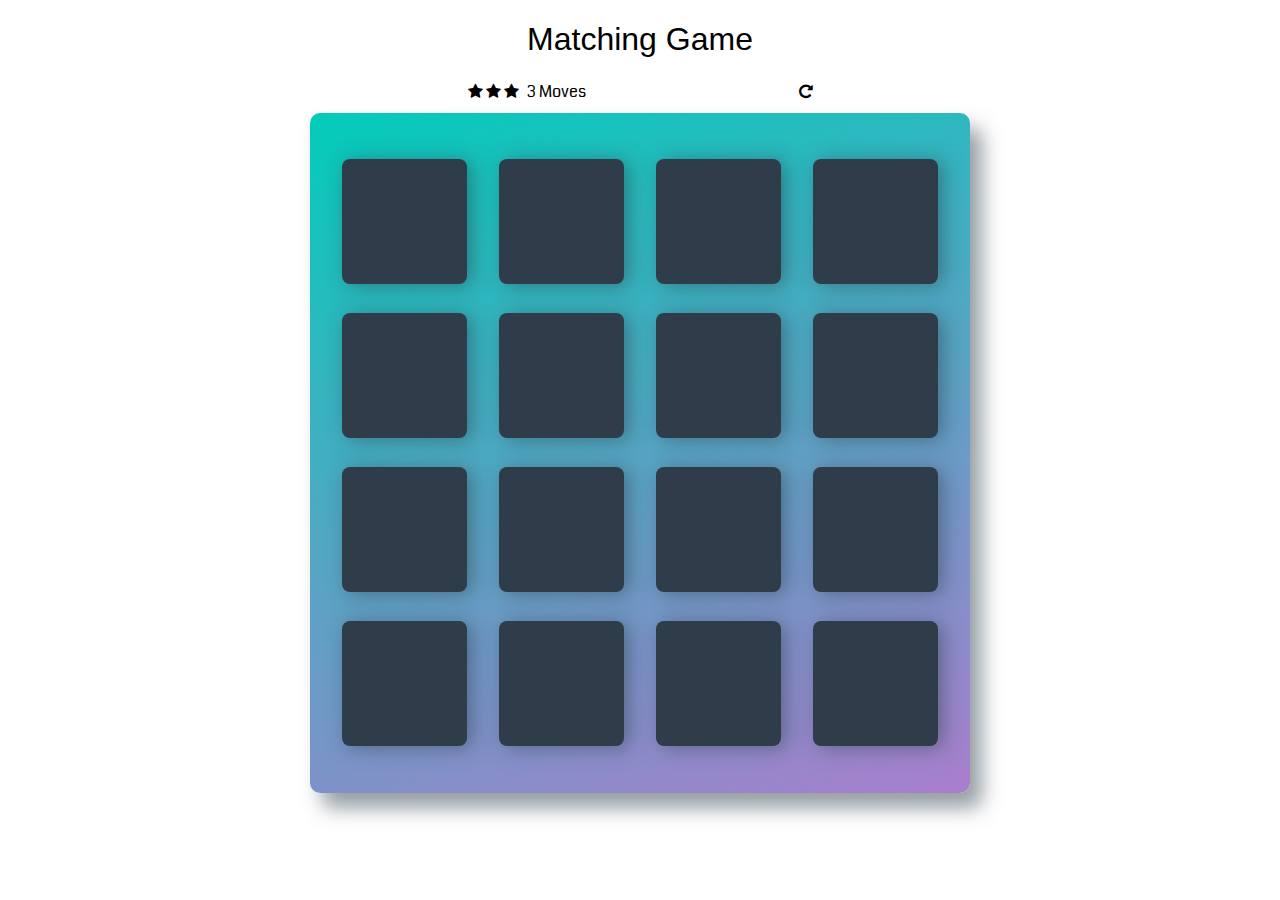
==== index.html @ 53f9ca74 "W koncu te glupie ID do <li> wrzucilam i dziala" ====
<!doctype html>
<html lang="en">
<head>
    <meta charset="utf-8">
    <title>Matching Game</title>
    <meta name="description" content="">
    <link rel="stylesheet prefetch" href="https://maxcdn.bootstrapcdn.com/font-awesome/4.6.1/css/font-awesome.min.css">
    <link rel="stylesheet prefetch" href="https://fonts.googleapis.com/css?family=Coda">
    <link rel="stylesheet" href="css/app.css">
    <script src="https://ajax.googleapis.com/ajax/libs/jquery/3.3.1/jquery.min.js"></script>
</head>
<body>

    <div class="container">
        <header>
            <h1>Matching Game</h1>
        </header>

        <section class="score-panel">
        	<ul class="stars">
        		<li><i class="fa fa-star"></i></li>
        		<li><i class="fa fa-star"></i></li>
        		<li><i class="fa fa-star"></i></li>
        	</ul>

        	<span class="moves">3</span> Moves

            <div class="restart">
        		<i class="fa fa-repeat"></i>
        	</div>
        </section>

        <ul class="deck">
            <li id="card_1" class="card">
                <i ></i>
            </li>
            <li  id="card_2" class="card">
                <i></i>
            </li>
            <li  id="card_3" class="card">
                <i></i>
            </li>
            <li  id="card_4" class="card">
                <i></i>
            </li>
            <li  id="card_4" class="card">
                <i></i>
            </li>
            <li  id="card_6" class="card">
                <i></i>
            </li>
            <li  id="card_7" class="card">
                <i></i>
            </li>
            <li  id"card_8" class="card">
                <i></i>
            </li>
            <li  id"card_8" class="card">
                <i></i>
            </li>
            <li  id="card_10" class="card">
                <i></i>
            </li>
            <li  id="card_11" class="card">
                <i></i>
            </li>
            <li  id="card_12" class="card">
                <i></i>
            </li>
            <li  id="card_13" class="card">
                <i></i>
            </li>
            <li  id="card_14" class="card">
                <i></i>
            </li>
            <li  id="card_15" class="card">
                <i></i>
            </li>
            <li  id="card_16" class="card">
                <i></i>
            </li>
        </ul>
    </div>

    <script src="js/app.js"></script>
</body>
</html>
---- css/app.css ----
html {
    box-sizing: border-box;
}

*,
*::before,
*::after {
    box-sizing: inherit;
}

html,
body {
    width: 100%;
    height: 100%;
    margin: 0;
    padding: 0;
}

body {
    background: #ffffff url('../img/background.jpg'); /* Background pattern from Subtle Patterns */
    font-family: 'Coda', cursive;
}

.container {
    display: flex;
    justify-content: center;
    align-items: center;
    flex-direction: column;
}

h1 {
    font-family: 'Open Sans', sans-serif;
    font-weight: 300;
}

/*
 * Styles for the deck of cards
 */

.deck {
    width: 660px;
    min-height: 680px;
    background: linear-gradient(160deg, #02ccba 0%, #aa7ecd 100%);
    padding: 32px;
    border-radius: 10px;
    box-shadow: 12px 15px 20px 0 rgba(46, 61, 73, 0.5);
    display: flex;
    flex-wrap: wrap;
    justify-content: space-between;
    align-items: center;
    margin: 0 0 3em;
}

.deck .card {
    height: 125px;
    width: 125px;
    background: #2e3d49;
    font-size: 0;
    color: #ffffff;
    border-radius: 8px;
    cursor: pointer;
    display: flex;
    justify-content: center;
    align-items: center;
    box-shadow: 5px 2px 20px 0 rgba(46, 61, 73, 0.5);
}

.deck .card.open {
    transform: rotateY(0);
    background: #02b3e4;
    cursor: default;
}

.deck .card.show {
    font-size: 33px;
}

.deck .card.match {
    cursor: default;
    background: #02ccba;
    font-size: 33px;
}

/*
 * Styles for the Score Panel
 */

.score-panel {
    text-align: left;
    width: 345px;
    margin-bottom: 10px;
}

.score-panel .stars {
    margin: 0;
    padding: 0;
    display: inline-block;
    margin: 0 5px 0 0;
}

.score-panel .stars li {
    list-style: none;
    display: inline-block;
}

.score-panel .restart {
    float: right;
    cursor: pointer;
}
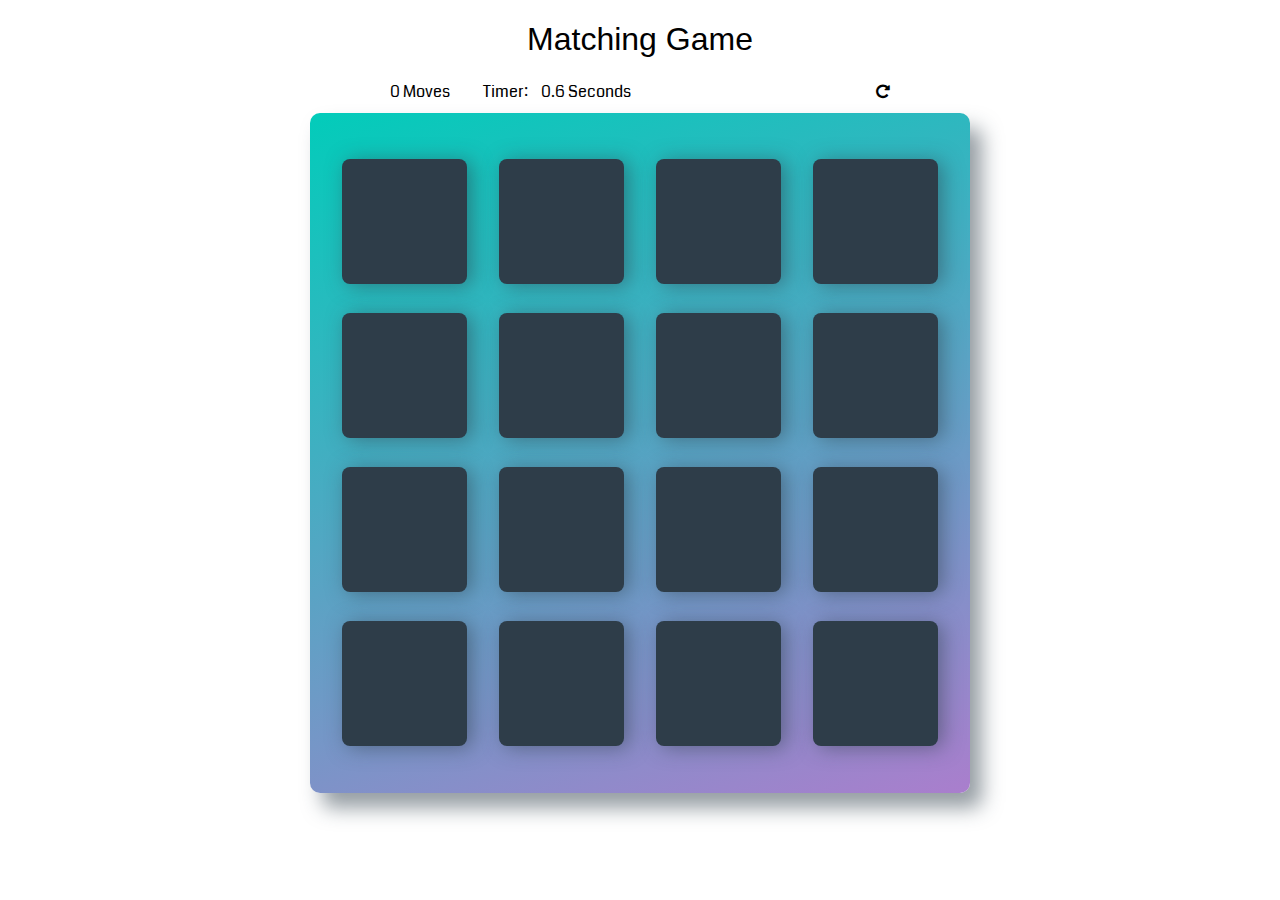
==== commit 19918e57: "Stop counting when game is won" ====
--- a/index.html
+++ b/index.html
@@ -17,13 +17,11 @@
         </header>
 
         <section class="score-panel">
-        	<ul class="stars">
-        		<li><i class="fa fa-star"></i></li>
-        		<li><i class="fa fa-star"></i></li>
-        		<li><i class="fa fa-star"></i></li>
-        	</ul>
-
-        	<span class="moves">3</span> Moves
+            
+            <span class="moves">0 Moves</span>
+            <span class="timer-text">Timer: </span>
+            <span class="timer"></span> 
+            <span class='seconds'>Seconds</span>
 
             <div class="restart">
         		<i class="fa fa-repeat"></i>
@@ -34,49 +32,49 @@
             <li id="card_1" class="card">
                 <i ></i>
             </li>
-            <li  id="card_2" class="card">
+            <li id="card_2" class="card">
                 <i></i>
             </li>
-            <li  id="card_3" class="card">
+            <li id="card_3" class="card">
                 <i></i>
             </li>
-            <li  id="card_4" class="card">
+            <li id="card_4" class="card">
                 <i></i>
             </li>
-            <li  id="card_4" class="card">
+            <li id="card_5" class="card">
                 <i></i>
             </li>
-            <li  id="card_6" class="card">
+            <li id="card_6" class="card">
                 <i></i>
             </li>
-            <li  id="card_7" class="card">
+            <li id="card_7" class="card">
                 <i></i>
             </li>
-            <li  id"card_8" class="card">
+            <li id="card_8" class="card">
                 <i></i>
             </li>
-            <li  id"card_8" class="card">
+            <li id="card_9" class="card">
                 <i></i>
             </li>
-            <li  id="card_10" class="card">
+            <li id="card_10" class="card">
                 <i></i>
             </li>
-            <li  id="card_11" class="card">
+            <li id="card_11" class="card">
                 <i></i>
             </li>
-            <li  id="card_12" class="card">
+            <li id="card_12" class="card">
                 <i></i>
             </li>
-            <li  id="card_13" class="card">
+            <li id="card_13" class="card">
                 <i></i>
             </li>
-            <li  id="card_14" class="card">
+            <li id="card_14" class="card">
                 <i></i>
             </li>
-            <li  id="card_15" class="card">
+            <li id="card_15" class="card">
                 <i></i>
             </li>
-            <li  id="card_16" class="card">
+            <li id="card_16" class="card">
                 <i></i>
             </li>
         </ul>
--- a/css/app.css
+++ b/css/app.css
@@ -17,7 +17,7 @@
 }
 
 body {
-    background: #ffffff url('../img/background.jpg'); /* Background pattern from Subtle Patterns */
+    background: #ffffff url('../img/geometry2.png'); /* Background pattern from Subtle Patterns */
     font-family: 'Coda', cursive;
 }
 
@@ -87,8 +87,12 @@
 
 .score-panel {
     text-align: left;
-    width: 345px;
+    width: 500px;
     margin-bottom: 10px;
+}
+
+.score-panel .stars-container {
+    float: left;
 }
 
 .score-panel .stars {
@@ -107,3 +111,19 @@
     float: right;
     cursor: pointer;
 }
+
+.score-panel .timer-text {
+    padding-left: 30px;
+}
+
+.score-panel .timer {
+    padding-left: 10px;
+}
+
+.congrats-message {
+    list-style: none;
+    text-align: center;
+    font-size: 30px;
+    font-weight: 500;
+    color: white;
+}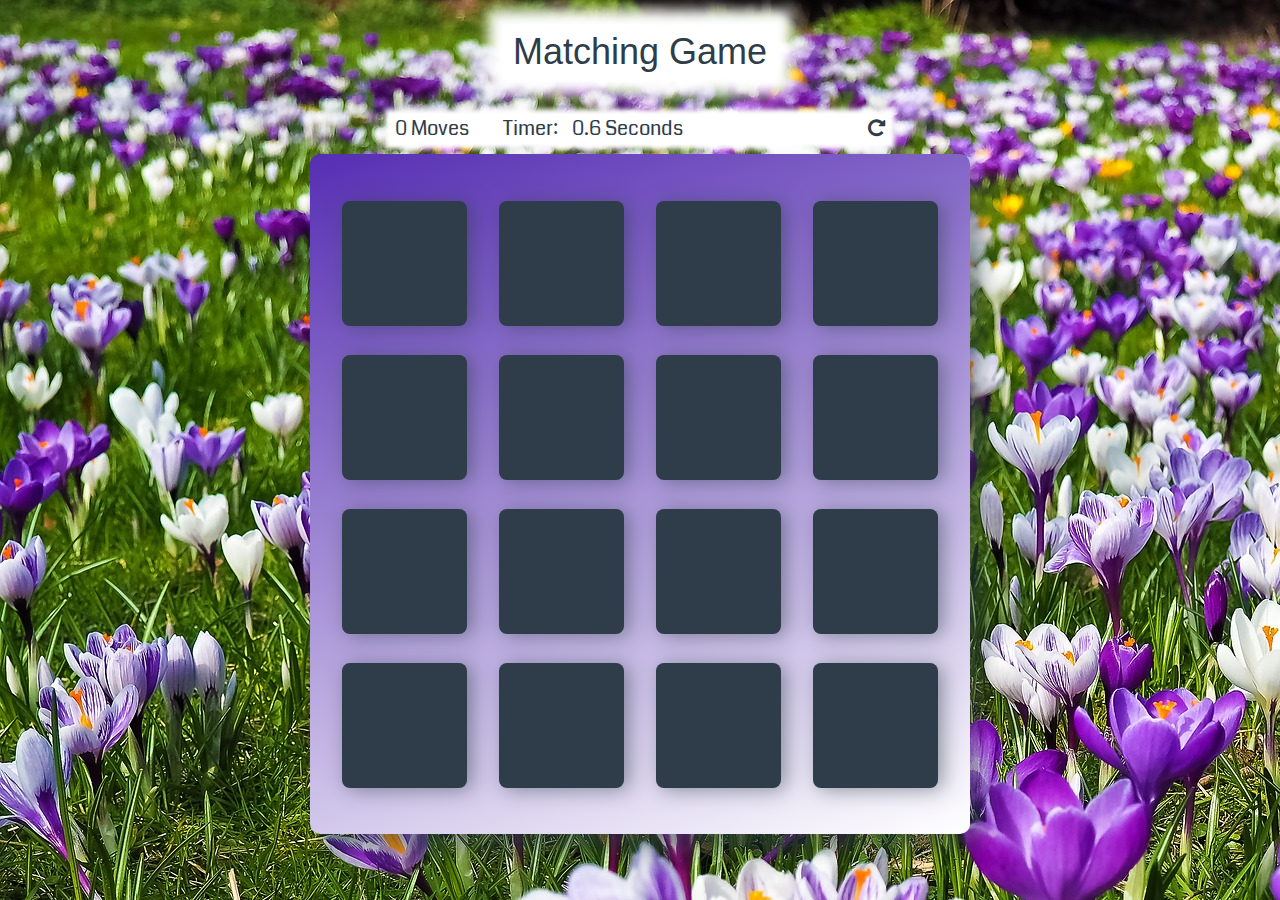
==== commit 32aeba55: "Add floral style to game" ====
--- a/index.html
+++ b/index.html
@@ -4,16 +4,18 @@
     <meta charset="utf-8">
     <title>Matching Game</title>
     <meta name="description" content="">
+    <link rel="stylesheet" href="https://www.w3schools.com/w3css/4/w3.css">
     <link rel="stylesheet prefetch" href="https://maxcdn.bootstrapcdn.com/font-awesome/4.6.1/css/font-awesome.min.css">
     <link rel="stylesheet prefetch" href="https://fonts.googleapis.com/css?family=Coda">
     <link rel="stylesheet" href="css/app.css">
     <script src="https://ajax.googleapis.com/ajax/libs/jquery/3.3.1/jquery.min.js"></script>
+    <script src="https://code.jquery.com/jquery-1.10.2.js"></script>
 </head>
 <body>
 
     <div class="container">
         <header>
-            <h1>Matching Game</h1>
+            <h1 class="title">Matching Game</h1>
         </header>
 
         <section class="score-panel">
--- a/css/app.css
+++ b/css/app.css
@@ -17,7 +17,7 @@
 }
 
 body {
-    background: #ffffff url('../img/geometry2.png'); /* Background pattern from Subtle Patterns */
+    background: #ffffff url('../img/crocus.jpg'); /* Background pattern from Subtle Patterns */
     font-family: 'Coda', cursive;
 }
 
@@ -30,7 +30,21 @@
 
 h1 {
     font-family: 'Open Sans', sans-serif;
-    font-weight: 300;
+    font-weight: 400;
+    background-color: white;
+    box-shadow: 0 0 13px 15px white;
+    padding: 0 10px 0 10px;
+    margin-top: 25px;
+    color: #2e3d49;
+}
+
+.score-panel {
+    font-size: 20px;
+    background-color: white;
+    box-shadow: 0 0 5px 5px white;
+    padding: 0 5px 0 5px;
+    margin-top: 25px;
+    color: #2e3d49;
 }
 
 /*
@@ -40,7 +54,7 @@
 .deck {
     width: 660px;
     min-height: 680px;
-    background: linear-gradient(160deg, #02ccba 0%, #aa7ecd 100%);
+    background: linear-gradient(160deg, #562eb3 0%, #ffffff 100%);
     padding: 32px;
     border-radius: 10px;
     box-shadow: 12px 15px 20px 0 rgba(46, 61, 73, 0.5);
@@ -67,7 +81,7 @@
 
 .deck .card.open {
     transform: rotateY(0);
-    background: #02b3e4;
+    background: #cac720;
     cursor: default;
 }
 
@@ -77,7 +91,7 @@
 
 .deck .card.match {
     cursor: default;
-    background: #02ccba;
+    background: #55c40c;
     font-size: 33px;
 }
 
@@ -126,4 +140,57 @@
     font-size: 30px;
     font-weight: 500;
     color: white;
-}+}
+
+.w3-animate-zoom {}
+
+.card-shake {
+    animation: shake 0.82s cubic-bezier(.36,.07,.19,.97) both;
+    transform: translate3d(0, 0, 0);
+    backface-visibility: hidden;
+    perspective: 1000px;
+  }
+  
+  @keyframes shake {
+    10%, 90% {
+      transform: translate3d(-1px, 0, 0);
+    }
+    
+    20%, 80% {
+      transform: translate3d(2px, 0, 0);
+    }
+  
+    30%, 50%, 70% {
+      transform: translate3d(-4px, 0, 0);
+    }
+  
+    40%, 60% {
+      transform: translate3d(4px, 0, 0);
+    }
+  }
+
+  .minimalize-card {
+    animation-name: stretch;
+    animation-duration: 1.5s; 
+    animation-timing-function: ease-out; 
+    animation-delay: 0;
+    animation-direction: alternate;
+    animation-iteration-count: infinite;
+    animation-fill-mode: none;
+    animation-play-state: running;
+  }
+
+  @keyframes stretch {
+    0% {
+      transform: scale(.3);
+      background-color: red;
+      border-radius: 100%;
+    }
+    50% {
+      background-color: orange;
+    }
+    100% {
+      transform: scale(1.5);
+      background-color: yellow;
+    }
+  }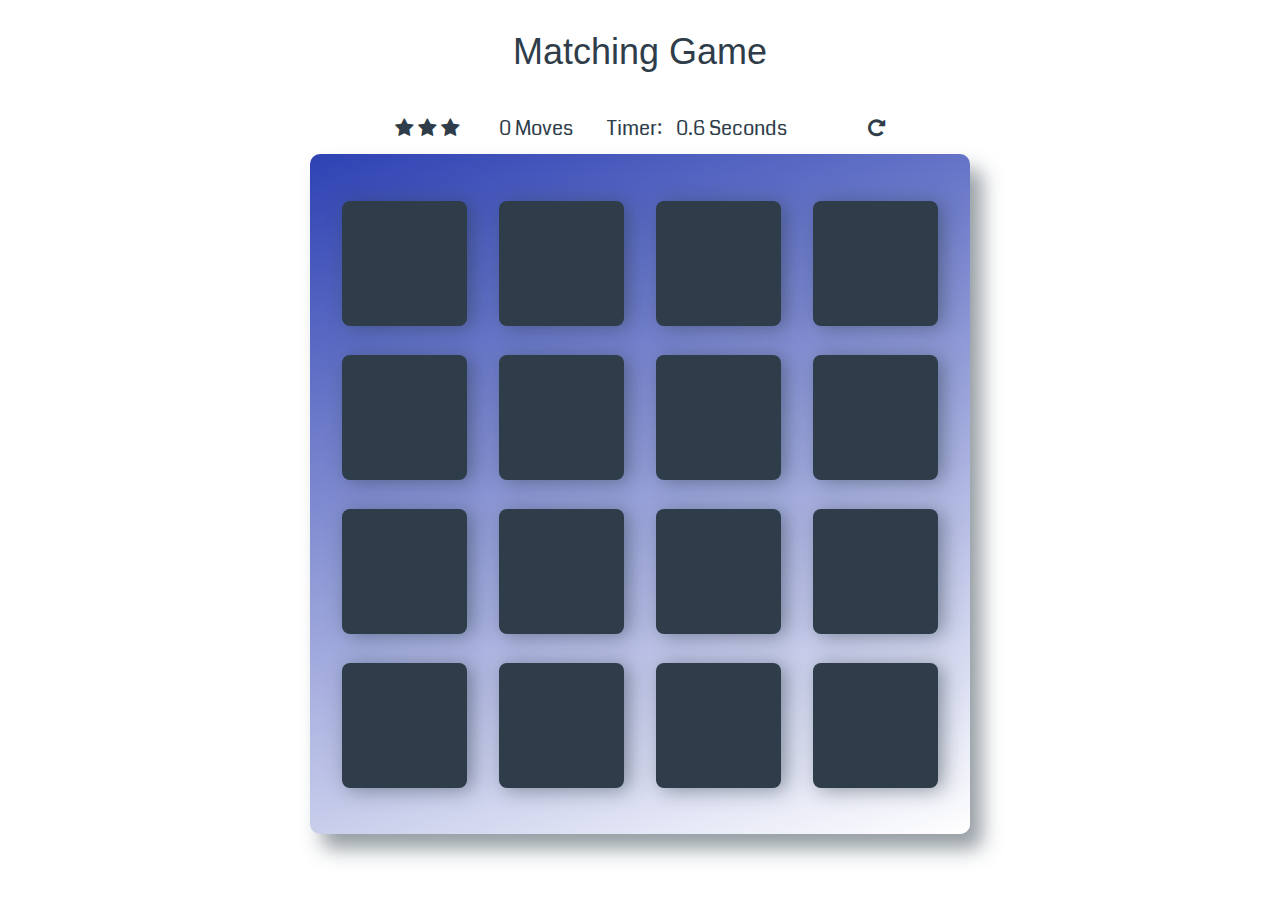
==== commit d23dd1c2: "Add star removing on the panel" ====
--- a/index.html
+++ b/index.html
@@ -19,8 +19,13 @@
         </header>
 
         <section class="score-panel">
+            <ul class="stars">
+                <li><i id="star_1" class="fa fa-star"></i></li>
+                <li><i class="fa fa-star"></i></li>
+                <li><i id="star_3" class="fa fa-star"></i></li>
+            </ul>
             
-            <span class="moves">0 Moves</span>
+            <span class="moves">0</span><span class="moves-string"> Moves</span>
             <span class="timer-text">Timer: </span>
             <span class="timer"></span> 
             <span class='seconds'>Seconds</span>
--- a/css/app.css
+++ b/css/app.css
@@ -17,7 +17,8 @@
 }
 
 body {
-    background: #ffffff url('../img/crocus.jpg'); /* Background pattern from Subtle Patterns */
+    background: #ffffff url('../img/aurora.jpg'); /* Background pattern from Subtle Patterns */
+    background-size: auto 150%;
     font-family: 'Coda', cursive;
 }
 
@@ -54,7 +55,7 @@
 .deck {
     width: 660px;
     min-height: 680px;
-    background: linear-gradient(160deg, #562eb3 0%, #ffffff 100%);
+    background: linear-gradient(160deg, #2e42b3 0%, #ffffff 100%);
     padding: 32px;
     border-radius: 10px;
     box-shadow: 12px 15px 20px 0 rgba(46, 61, 73, 0.5);
@@ -81,7 +82,7 @@
 
 .deck .card.open {
     transform: rotateY(0);
-    background: #cac720;
+    background: #02b3e4;
     cursor: default;
 }
 
@@ -91,7 +92,7 @@
 
 .deck .card.match {
     cursor: default;
-    background: #55c40c;
+    background: #02ccba;
     font-size: 33px;
 }
 
@@ -105,10 +106,6 @@
     margin-bottom: 10px;
 }
 
-.score-panel .stars-container {
-    float: left;
-}
-
 .score-panel .stars {
     margin: 0;
     padding: 0;
@@ -119,6 +116,10 @@
 .score-panel .stars li {
     list-style: none;
     display: inline-block;
+}
+
+.score-panel .moves {
+    margin-left: 30px;
 }
 
 .score-panel .restart {
@@ -168,29 +169,3 @@
       transform: translate3d(4px, 0, 0);
     }
   }
-
-  .minimalize-card {
-    animation-name: stretch;
-    animation-duration: 1.5s; 
-    animation-timing-function: ease-out; 
-    animation-delay: 0;
-    animation-direction: alternate;
-    animation-iteration-count: infinite;
-    animation-fill-mode: none;
-    animation-play-state: running;
-  }
-
-  @keyframes stretch {
-    0% {
-      transform: scale(.3);
-      background-color: red;
-      border-radius: 100%;
-    }
-    50% {
-      background-color: orange;
-    }
-    100% {
-      transform: scale(1.5);
-      background-color: yellow;
-    }
-  }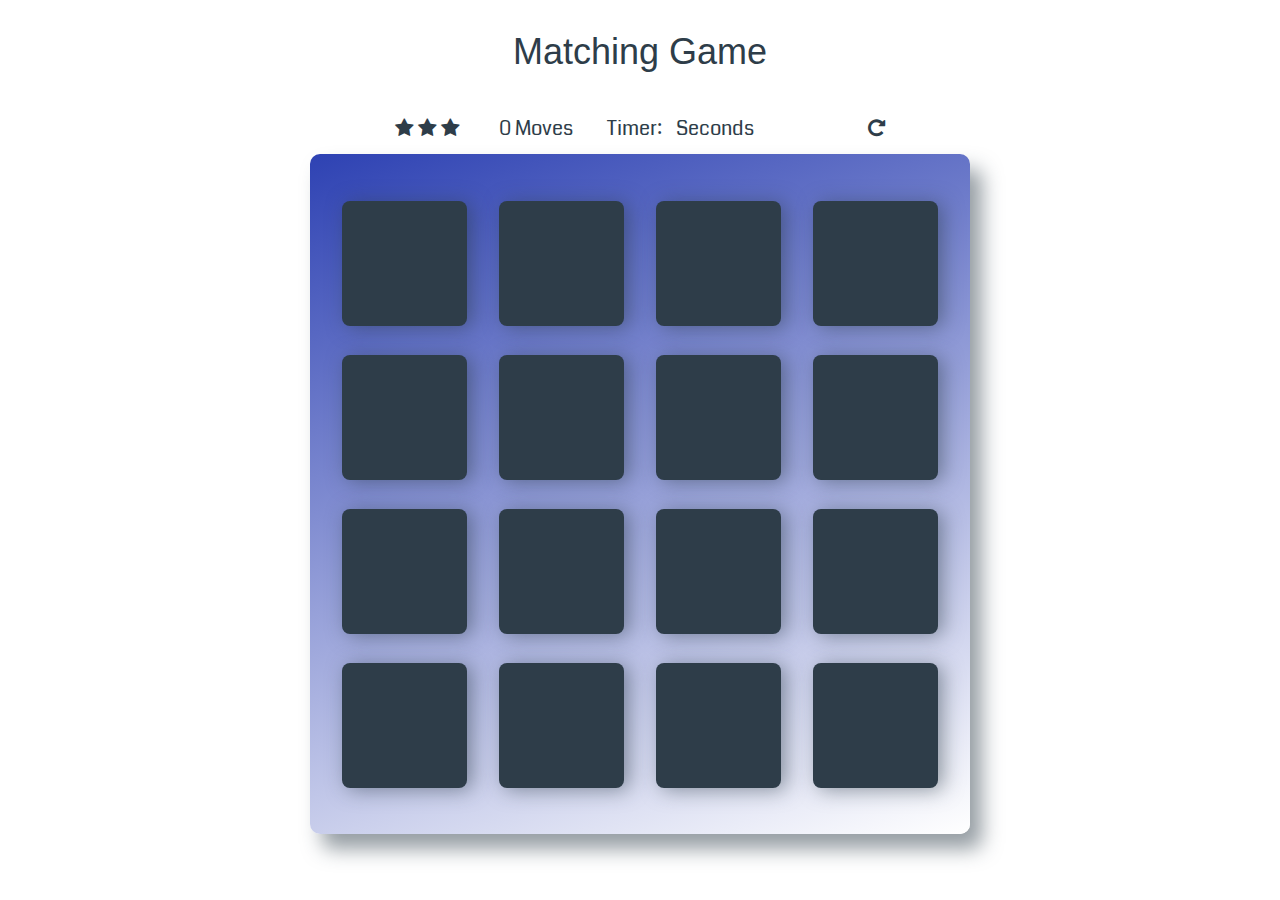
==== commit d310d599: "Correction after Udacity's review" ====
--- a/index.html
+++ b/index.html
@@ -1,92 +1,94 @@
 <!doctype html>
-<html lang="en">
+<html lang='en'>
 <head>
-    <meta charset="utf-8">
+    <meta charset='utf-8'>
     <title>Matching Game</title>
-    <meta name="description" content="">
-    <link rel="stylesheet" href="https://www.w3schools.com/w3css/4/w3.css">
-    <link rel="stylesheet prefetch" href="https://maxcdn.bootstrapcdn.com/font-awesome/4.6.1/css/font-awesome.min.css">
-    <link rel="stylesheet prefetch" href="https://fonts.googleapis.com/css?family=Coda">
-    <link rel="stylesheet" href="css/app.css">
-    <script src="https://ajax.googleapis.com/ajax/libs/jquery/3.3.1/jquery.min.js"></script>
-    <script src="https://code.jquery.com/jquery-1.10.2.js"></script>
+    <meta name='description' content=''>
+    <meta name='viewport' content='width=device-width, initial-scale=1'>
+    <link rel='stylesheet' href='https://www.w3schools.com/w3css/4/w3.css'>
+    <link rel='stylesheet prefetch' href='https://maxcdn.bootstrapcdn.com/font-awesome/4.6.1/css/font-awesome.min.css'>
+    <link rel='stylesheet prefetch' href='https://fonts.googleapis.com/css?family=Coda'>
+    <link rel='stylesheet' href='css/app.css'>
+    <link rel='stylesheet' href='css/responsive.css'>
+    <script src='https://ajax.googleapis.com/ajax/libs/jquery/3.3.1/jquery.min.js'></script>
+    <script src='https://code.jquery.com/jquery-1.10.2.js'></script>
 </head>
 <body>
 
-    <div class="container">
+    <div class='container'>
         <header>
-            <h1 class="title">Matching Game</h1>
+            <h1 class='title'>Matching Game</h1>
         </header>
 
-        <section class="score-panel">
-            <ul class="stars">
-                <li><i id="star_1" class="fa fa-star"></i></li>
-                <li><i class="fa fa-star"></i></li>
-                <li><i id="star_3" class="fa fa-star"></i></li>
+        <section class='score-panel'>
+            <ul id='ul-stars' class='stars'>
+                <li><i id='star_1' class='fa fa-star'></i></li>
+                <li><i id='star_2' class='fa fa-star'></i></li>
+                <li><i id='star_3' class='fa fa-star'></i></li>
             </ul>
             
-            <span class="moves">0</span><span class="moves-string"> Moves</span>
-            <span class="timer-text">Timer: </span>
-            <span class="timer"></span> 
+            <span class='moves'>0</span><span class='moves-string'> Moves</span>
+            <span class='timer-text'>Timer: </span>
+            <span class='timer'></span> 
             <span class='seconds'>Seconds</span>
 
-            <div class="restart">
-        		<i class="fa fa-repeat"></i>
+            <div class='restart'>
+        		<i class='fa fa-repeat'></i>
         	</div>
         </section>
 
-        <ul class="deck">
-            <li id="card_1" class="card">
+        <ul class='deck'>
+            <li id='card_1' class='card'>
                 <i ></i>
             </li>
-            <li id="card_2" class="card">
+            <li id='card_2' class='card'>
                 <i></i>
             </li>
-            <li id="card_3" class="card">
+            <li id='card_3' class='card'>
                 <i></i>
             </li>
-            <li id="card_4" class="card">
+            <li id='card_4' class='card'>
                 <i></i>
             </li>
-            <li id="card_5" class="card">
+            <li id='card_5' class='card'>
                 <i></i>
             </li>
-            <li id="card_6" class="card">
+            <li id='card_6' class='card'>
                 <i></i>
             </li>
-            <li id="card_7" class="card">
+            <li id='card_7' class='card'>
                 <i></i>
             </li>
-            <li id="card_8" class="card">
+            <li id='card_8' class='card'>
                 <i></i>
             </li>
-            <li id="card_9" class="card">
+            <li id='card_9' class='card'>
                 <i></i>
             </li>
-            <li id="card_10" class="card">
+            <li id='card_10' class='card'>
                 <i></i>
             </li>
-            <li id="card_11" class="card">
+            <li id='card_11' class='card'>
                 <i></i>
             </li>
-            <li id="card_12" class="card">
+            <li id='card_12' class='card'>
                 <i></i>
             </li>
-            <li id="card_13" class="card">
+            <li id='card_13' class='card'>
                 <i></i>
             </li>
-            <li id="card_14" class="card">
+            <li id='card_14' class='card'>
                 <i></i>
             </li>
-            <li id="card_15" class="card">
+            <li id='card_15' class='card'>
                 <i></i>
             </li>
-            <li id="card_16" class="card">
+            <li id='card_16' class='card'>
                 <i></i>
             </li>
         </ul>
     </div>
 
-    <script src="js/app.js"></script>
+    <script src='js/app.js'></script>
 </body>
 </html>
--- a/css/app.css
+++ b/css/app.css
@@ -18,7 +18,7 @@
 
 body {
     background: #ffffff url('../img/aurora.jpg'); /* Background pattern from Subtle Patterns */
-    background-size: auto 150%;
+    /*background-size: auto 150%; */
     font-family: 'Coda', cursive;
 }
 
@@ -118,6 +118,12 @@
     display: inline-block;
 }
 
+.congrats-star {
+    margin: 0;
+    padding: 3px;
+    margin: auto;
+}
+
 .score-panel .moves {
     margin-left: 30px;
 }
--- a/css/responsive.css
+++ b/css/responsive.css
@@ -0,0 +1,55 @@
+@media screen and (min-width: 300px) and (max-width: 640px) {
+    .container {
+        min-width: 100%;
+        min-height: 100%;
+    }
+
+    .title {
+        box-shadow: 0 0 10px 10px white;
+        padding: 0;
+        margin-top: 15px;
+    }
+
+    .score-panel {
+        width: 70%;
+        margin-top: 15px;
+    }
+
+    .deck {
+        width: 90%;
+        max-height: 100%;
+        padding: 15px;
+        margin: 0 0 1em;
+    }
+
+    .deck .card {
+        max-height: 10rem;
+        max-width: 10rem;
+        margin: 5px;
+        border-radius: 8px;
+        cursor: pointer;
+    }
+
+}
+
+@media screen and (min-width: 641px) and (max-width: 760px) {
+    .container {
+        min-width: 100%;
+        min-height: 100%;
+    }
+
+    .deck {
+        width: 90%;
+        max-height: 100%;
+        padding: 25px;
+        margin: 0 0 1em;
+    }
+
+    .deck .card {
+        max-height: 15rem;
+        max-width: 15rem;
+        margin: 5px;
+        border-radius: 8px;
+        cursor: pointer;
+    }
+}